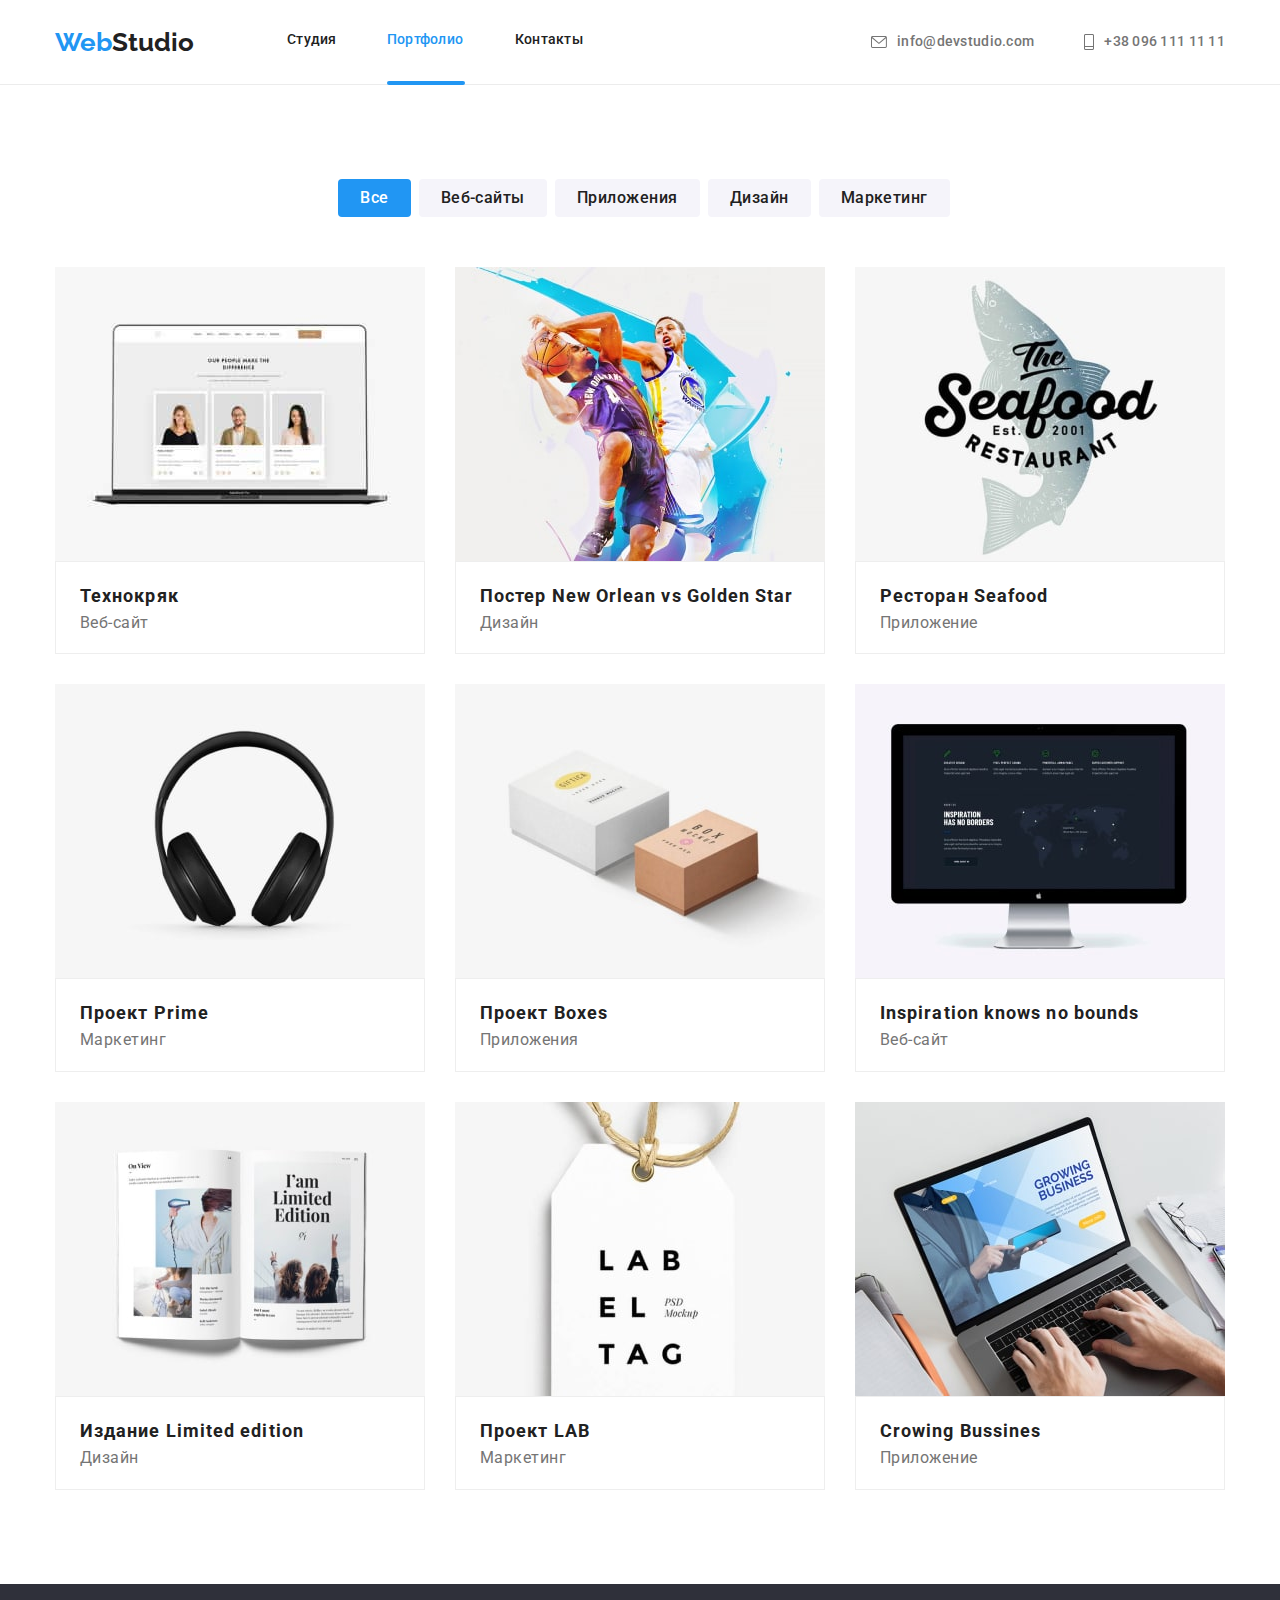
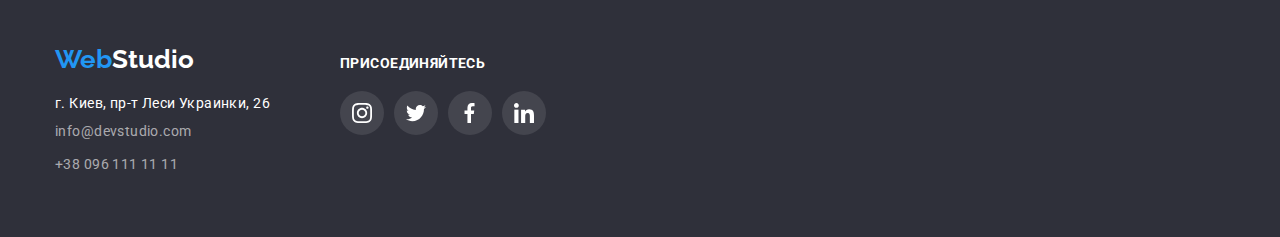
==== portfolio.html @ 3cc36cfb "Добавлены ссылки" ====
<!doctype html>

<html lang="en">
    <head>
        <meta charset="UTF-8">
        <meta http-equiv="X-UA-Compatible" content="IE=edge">
     
        <meta name="viewport" content="width=device-width, initial-scale=1.0">
        <link rel="preconnect" href="https://fonts.googleapis.com">
    <link rel="preconnect" href="https://fonts.gstatic.com" crossorigin>
    <link href="https://fonts.googleapis.com/css2?family=Raleway:wght@700&family=Roboto:wght@400;500;700;900&display=swap" rel="stylesheet">
    <link
    rel="stylesheet"
    href="https://cdnjs.cloudflare.com/ajax/libs/modern-normalize/1.1.0/modern-normalize.min.css"
  />
    <link rel="stylesheet" href="css/style.css">
        <title>Portfolio</title>
    </head>

    

    <body>
            <!-- Hesder -->
            <header class="header">
                <div class="container contacts-header" >
                <nav class="main-nav">
                   
                    <a class="web-studio" href="https://www.coherence.digital/"><span class="web">Web</span>Studio</a>
                
                    <ul class="site-nav">
                        <li class="item"><a class="text-studio-page-second" href="https://den4icguti.github.io/-goit-markup-hw-05/index.html">Студия</a></li>
                        <li class="item"><a class="text-portfolio-page-second" href="">Портфолио</a></li>
                        <li class="item"><a class="contacts" href="#">Контакты</a></li>
                    </ul>
                   
                </nav>
                       <ul class="contacts-header ">
                            <li class="item"><a class="mail-header" href="mailto:info@devstudio">
                            <svg class="icon-right" width="16" height="12">
                                    <use href="./img/spraits.svg#icon-mail"></use>
                                 </svg>
                                 info@devstudio.com</a>
                            </li>
                            <li class="item"><a class="tel-header" href="tel:+380961111111">
                                <svg  class="icon-right" width="10" height="16">
                                    <use href="./img/spraits.svg#smart"></use>
                                 </svg>
                                
                                +38 096 111 11 11</a></li>
                        </ul>
                 </div>
                      
            </header><!-- /Header -->
       
      
        <!-- Possibilities -->
        <main>
            <section class="section btn-section">
                <div class="container">
                    <h2 class="visually-hidden">Возможности</h2>

                
                    <ul class="buttons-group  btn-item">
                        <li class="btn-item">
                          <button class="btn-all"  type="button">Все</button>
                        </li>
                        <li class="btn-item">
                         <button  class="buttons"  type="button">Веб-сайты</button>
                        </li>
                        <li class="btn-item">
                         <button   class="buttons" type="button">Приложения</button>
                        </li>
                        <li class="btn-item">
                         <button  class="buttons" type="button">Дизайн</button>
                        </li>
                        <li class="btn-item">
                         <button  class="buttons" type="button">Маркетинг</button>
                        </li>
                    </ul>
               
               
             <!-- /Possibilities -->
    
           
             <!-- Presentation -->
             <ul class="presentation">
                    <li class="presintation-item"> 
                    <a class="link-presentation" href="#">   
                       <img class="cards-portfolio" src="img/img-1.jpg"  width="370" alt="Technokryak" title="Technokryak">
                       <div class="inner-text-present">
                         <h3 class="text-heading-present">Технокряк</h3>
                        <p class="discription-text-present">
                            Веб-сайт
                        </p>
                       </div>
                       
                    </a>
                    </li>

                    <li  class="presintation-item">
                    <a class="link-presentation" href="#">
                        <img class="cards-portfolio" src="img/img-2.jpg"  width="370" height="294" alt="Poster New Orlean vs Golden Star" title="Poster New Orlean vs Golden Star">
                        <div class="inner-text-present">
                            <h3 class="text-heading-present">Постер New Orlean vs Golden Star</h3>
                            <p class="discription-text-present">
                               Дизайн
                            </p>
                        </div>
                      
                    </a>
                    </li>

                    <li  class="presintation-item">
                    <a class="link-presentation" href="">
                        <img class="cards-portfolio" src="img/img-3.jpg"  width="370" height="294" alt="Restaurant Seafood" title="Restaurant Seafood">
                        <div class="inner-text-present">
                            <h3 class="text-heading-present">Ресторан Seafood</h3>
                            <p class="discription-text-present">
                                Приложение
                            </p>
                        </div>
                     
                    </a>
                        
                    </li>

                    <li  class="presintation-item">
                        <a class="link-presentation" href="">
                            <img class="cards-portfolio"  src="img/img-4.jpg"  width="370" height="294" alt="Project Prime" title="Project Prime">
                              <div class="inner-text-present">
                                    <h3 class="text-heading-present">Проект Prime</h3>
                                    <p class="discription-text-present">
                                        Маркетинг
                                    </p>
                                </div>
                              

                           
                        </a>
                       
                    </li>

                    <li  class="presintation-item">
                        <a class="link-presentation" href="">
                            <img class="cards-portfolio" src="img/img-5.jpg"  width="370" height="294" alt="Project Boxes" title="Project Boxes">
                            <div class="inner-text-present">
                                <h3 class="text-heading-present">Проект Boxes</h3>
                                <p  class="discription-text-present">
                                    Приложения
                                </p>
                                
                            </div>
                           
                        </a>
                      
                    </li>

                    <li  class="presintation-item">
                        <a class="link-presentation" href="">
                            <img class="cards-portfolio" src="img/img-6.jpg" width="370" height="294" alt="Inspiration knows no bounds" title="Inspiration knows no bounds">
                            <div class="inner-text-present">
                                <h3 class="text-heading-present" >Inspiration knows no bounds</h3>
                                <p class="discription-text-present">
                                    Веб-сайт
                                </p>
                            </div>
                          
                        </a>
                       
                    </li>

                    <li  class="presintation-item">
                        <a class="link-presentation" href="">
                            <img class="cards-portfolio" src="img/img-7.jpg" width="370" height="294" alt="Edition Limited edition" title="Edition Limited edition">
                            <div class="inner-text-present">
                                <h3 class="text-heading-present">Издание Limited edition</h3>
                                <p class="discription-text-present">
                                    Дизайн
                                </p>
                            </div>
                          
                        </a>
                      
                    </li>
                    <li  class="presintation-item">
                    <a class="link-presentation" href="">
                            <img class="cards-portfolio" src="img/img-8.jpg"  width="370" height="294" alt="Project LAB" title="Project LAB">
                            <div class="inner-text-present">
                                <h3 class="text-heading-present">Проект LAB</h3>
                                <p class="discription-text-present">
                                    Маркетинг
                               </p>
                            </div>
                       
                    </a>
                        
                    </li>
                    <li  class="presintation-item">
                        <a class="link-presentation" href="">
                            <img class="cards-portfolio" src="img/img-9.jpg" width="370" height="294" alt="Crowing Bussines" title="Crowing Bussines">
                            <div class="inner-text-present">
                                <h3 class="text-heading-present">Crowing Bussines</h3>
                                <p class="discription-text-present">
                                    Приложение
                                </p>
                            </div>
                           
                        </a>
                      
                    </li>
                 </ul>

              </div>
               
        
               </section><!-- /Presentation -->
            </main>
                <!-- footer -->
                <footer class="footer section-footer">
                    <div class="container">
                        <div class="main-footer">
                            <div class="inner-adress">
                                <a  class="web-studio-footer" href="https://www.coherence.digital/"><span class="web">Web</span>Studio</a>
                      
                                <address class="address">
                                   <a class="inner-address" href="https://goo.gl/maps/U2Tdcyb7d477dYDr9"> г. Киев, пр-т Леси Украинки, 26</a>
                                      
                                  <a class="mail-footer" href="mailto:info@devstudio.com">info@devstudio.com</a>
                                 
                                  <a class="tel-footer" href="tel:+380961111111">+38 096 111 11 11</a>
                               </address>

                            </div>
                            <div class="inner-icons">
                                <h3 class="title-icons">
                                    ПРИСОЕДИНЯЙТЕСЬ
                                </h3>
                                <ul class="inner-footer-social" >
                                     <li class="item-footer-social"><a class="footer-social" href="">
                                        <svg class="icon-social"  width="20" height="20">
                                            <use href="./img/spraits.svg#instagram"></use>
                                        </svg>
                                        </a>
                                    </li>
                                
                            <li class="item-footer-social"><a class="footer-social" href="">
                                            <svg  class="icon-social"   width="20" height="20">
                                                <use href="./img/spraits.svg#twitter"></use>
                                            </svg>
                                            </a>   
                                        </li>
                                
                            <li class="item-footer-social"><a class="footer-social" href="">
                                        <svg class="icon-social"  width="20" height="20">
                                            <use href="./img/symbol-defs.svg#facebook"></use>
                                        </svg>
                                    </a>
                                </li>
                            
                            <li class="item-footer-social"><a class="footer-social" href="">
                                <svg class="icon-social"  width="20" height="20">
                                    <use href="./img/spraits.svg#linkedin"></use>
                                </svg>
                              </a>
                             </li>
                        </ul>
                    </div>
                        </div>
                       

                   </div>
                        
                     
        </footer> <!-- /footer -->
    </body>
</html>
---- css/style.css ----
body{

    font-family:  'Roboto',sans-serif;
   
    background-color:#fff;
}
h1,
h2,
h3,
p,
ul{
    margin: 0;
    padding: 0;
   
}

:root{
    --black: #212121;
    --white:#FFFFFF;
    --grey: #757575;
    --blue:#2196F3;
    --black-grey: #2F303A;

    --presentation-set: 30px;
}

li{
    list-style-type: none;
    padding: 0;
    margin: 0;
    
}
img{
   display: block;
}
.section-footer{
    padding-top: 60px;
    padding-bottom: 60px;
}
.section{
    padding-top: 94px;
    padding-bottom: 94px;
}

/* Header */



.container{
 width: 1200px;
 margin: 0 auto ;
 padding-left: 15px;
 padding-right: 15px;
 
 } 

 .header{
    border-bottom:  1px solid #ECECEC ;
 }
 
.web-studio{
   
    display: block;
    padding-top: 25px;
    padding-bottom: 24px;

    margin-right: 93px;
    font-family: 'Raleway',sans-serif;
    font-style: normal;
    font-weight: bold;
    font-size: 26px;
    line-height:1.19;
    color: var(--black);
    text-decoration: none;

   
  
}

.web{
    color: var(--blue);
}


  
 .site-nav{
     display: flex;
    
 }

 .main-nav{
    display: flex;
    align-items: center;
}

  
   /* очищает крайнюю геометрию */
  
   .item:last-child{
    margin-right: 0;
}

  
.text-studio{
    display: block;
    padding-top: 32px;
    padding-bottom: 32px;

   
    font-style: normal;
    font-weight: 500;
    font-size: 14px;
    line-height: 1.14;
    letter-spacing: 0.02em;
    color: var(--blue);
  
    text-decoration: none;
}



.text-studio::after
{
    content: '';

    position: absolute;
    
    display: block;

    top:76px;
    width: 48px;
    height: 4px;
    border-radius: 2px;
   background-color: var(--blue);
}







.text-portfolio{
    
    display: block;
    padding-top: 32px;
    padding-bottom: 32px;
   
    font-style: normal;
    font-weight: 500;
    font-size: 14px;
    line-height: 1.14;
    letter-spacing: 0.02em;
    color: var(--black);

    text-decoration: none;

   transition: 250ms  cubic-bezier(0.4, 0, 0.2, 1);
   

}

.text-portfolio:hover,
.text-portfolio:focus
{
    color: var(--blue);
}
.contacts{
    display: block;
    padding-top: 32px;
    padding-bottom: 32px;
 
    font-style: normal;
    font-weight: 500;
    font-size: 14px;
    line-height: 1.14;
    letter-spacing: 0.02em;
    color: var(--black);

    text-decoration: none;


    transition: 250ms cubic-bezier(0.4, 0, 0.2, 1);
}
   
   .contacts:hover,
   .contacts:focus
   {
    color: var(--blue);
   }
  /* contacts-header */
 


  .contacts-header{
      display: flex;
      align-items: center;
      margin-left:  auto;
  }

.tel-header{
    display: flex;
    align-items: center;
}






.item{
    margin-right: 50px;
}
  
   .icon-right {
    margin-right: 10px;
    fill: #757575;
    transition: 250ms cubic-bezier(0.4, 0, 0.2, 1);
   }



   .mail-header{
       display: flex;
       align-items: center;
   }



   .mail-header:hover .icon-right,
   .mail-header:focus  .icon-right
   {
    fill: var(--blue);
   }
   .mail-header:hover,
   .mail-header:focus
   {
    color: var(--blue);
   }

  

 .mail-header{
    
    font-style: normal;
    font-weight: 500;
    font-size: 14px;
    line-height: 1.14;
    letter-spacing: 0.02em;
    
    text-decoration: none;

    color:var(--grey);


    transition: 250ms cubic-bezier(0.4, 0, 0.2, 1);

   
    
}
    


   .tel-header{
        
        font-style: normal;
        font-weight: 500;
        font-size: 14px;
        line-height: 1.14;
        letter-spacing: 0.02em;
    
        text-decoration: none;
    
         color: var(--grey);

         transition: 250ms cubic-bezier(0.4, 0, 0.2, 1);
         
    }
    
    
    .tel-header:hover .icon-right,
    .tel-header:focus .icon-right
    {
      fill: var(--blue);
    }
    

   .tel-header:hover, 
   .tel-header:focus
   {
    color: var(--blue)  ;
   }

/* Page-1/index.html */

/* banner */
.banner{

padding-top: 200px;
padding-bottom: 200px;

background-image: linear-gradient(rgba(47, 48, 58, 0.4),rgba(47, 48, 58, 0.4)),
     url(../img/baground-hero/hero.jpg);
     
     background-position: center;
     background-repeat: no-repeat;
     background-size: cover;

     max-width: 100%;
    
    }

 .banner__text{
    
    font-size: 44px;
    font-weight: 900;
    line-height:1.36;
    text-align: center;
    text-transform: uppercase;
    
    color: var(--white);

}





.btn-text-banner{

 font-size: 16px;
  line-height: 1.87;
 
  cursor: pointer;
  color: var(--white);
  background: #2196F3;
  display: block;
  margin: auto;
  margin-top: 30px;
  /* text */
  padding: 10px 32px;

  /* btn */
   border-color: transparent;
   border-radius: 3px;

  
}

.btn-text-banner:hover, .btn-text-banner:focus
{
    background: #188CE8;
    color: var(--white);
    
}

.backdrop.is-hidden{
    visibility: hidden;
    opacity: 0;
    pointer-events: none;
   
}

.backdrop{
position: absolute;
    left: 50%;
    transform: translate(-50%, -50%);
  
    width: 528px;
    height: 580px;
 
background-color: var(--white);

 transition: 250ms;
 box-shadow: 0px 1px 3px rgba(0, 0, 0, 0.12), 0px 1px 1px rgba(0, 0, 0, 0.14), 0px 2px 1px rgba(0, 0, 0, 0.2);

 border-radius: 4px;
 z-index: 1;
}



.close{
    position: relative;
   
}

/* /banner */

/* feature */


.icon-features{
   width: 270px;
   height: 120px;
   margin-right: 30px;
   display: flex;
   align-items: center;
   justify-content: center;
   background-color:#F5F4FA;
   border-radius: 4px;
   margin-bottom: 30px;
   
 }


.features{
    display: flex;
}

.description-item{
    margin-right: 30px;
    width: 270px;
   
}

.description-item:last-child{
    margin-right: 0;
    
}

.inner-content{
    background:  #F5F4FA;
}

.text-features{
   
    font-style: normal;
    font-weight: bold;
    font-size: 14px;
    line-height: 1.14;
    letter-spacing: 0.03em;
    text-transform: uppercase;
    color: var(--black);

   }

.description{
    font-style: normal;
    font-size: 14px;
    line-height: 1.7;

    letter-spacing: 0.03em;

    color: var(--grey);

    margin-top: 10px;
}




.technology{
    margin-bottom: 50px;
    font-style: normal;
    font-weight: bold;
    font-size: 36px;
    line-height: 1.16;
    text-align: center;
    
    letter-spacing: 0.03em;

    color: var(--black);
}

.section.section-inner{
    padding-top: 0px;
}


.technology-inner{
    display: flex;
   
   

}

.item-technology{

  margin-right: 30px;
  
 }
 


 .item-technology:not(:last-child){
   
    margin-right: 0px;
 

}


.inner-technology{
    position: relative;
}

.inner-text{
position: absolute;

bottom: 0px;

width: 370px;
height: 70px;

background: rgba(47, 48, 58, 0.8);


font-weight: bold;
font-size: 14px;
line-height: 1.14;
text-align: center;
letter-spacing: 0.03em;
text-transform: uppercase;
display: flex;
align-items: center;
justify-content: center;
color: var(--white);
}





/* /feature */



.inner-team{
    display: flex;
    
}

.inner-team .team{
    margin-right: 30px;
    background-color: #ffff;
    border-radius: 5px;
    box-shadow: 0px 1px 3px rgba(0, 0, 0, 0.12), 0px 1px 1px rgba(0, 0, 0, 0.14), 0px 2px 1px rgba(0, 0, 0, 0.2);
    border-radius: 0px 0px 4px 4px;
}


.team:last-child{
    margin-right: 0px;
   
}


.team-card{
    display: block;

    
}

.our-team{
   
  margin-bottom: 50px;
   font-style: normal;
    font-weight: bold;
    font-size: 36px;
    line-height: 1.16;
    text-align: center;

   
}


.name-developer{

  margin-bottom: 10px;
  
   width: 270px;
   
   font-style: normal;
    font-weight: 500;
    font-size: 16px;
    line-height: 1.3;
    text-align: center;
    letter-spacing: 0.03em;

    color: var(--black);
   
}

.item-work{
    padding-top: 30px;
    padding-bottom: 30px;
    
}

.position{
    
  font-style: normal;
    font-weight: normal;
    font-size: 16px;
    line-height: 1.3;
    text-align: center;
    letter-spacing: 0.03em;

     color: var(--grey);

     margin-bottom: 16px;
}


.social-set{
    display: flex;
    justify-content: center;
}

.item-socials{
    fill:#AFB1B8;
}

.item-social{
    margin-right: 10px;
    width: 44px;
    height: 44px;

}

.item-social:last-child{
    margin-right: 0;
}


.social-link{
    width: 100%;
    height: 100%;
    display: flex;
    align-items: center;
    justify-content: center;
    border-radius: 50%;
    background-color:#ffffff;
    transition: 250ms cubic-bezier(0.4, 0, 0.2, 1);
}


.social-link:hover,
.social-link:focus
{
    background-color: var(--blue);
   
}

.social-link:hover .item-socials,
.social-link:focus .item-socials
{
 
  fill:var(--white);
  
}



/* Claients
============= */
.clients{
    display: flex;
   
}



.item-clients{
    margin-right: 30px;
    width: 170px;
    height: 92px;
   
   
}
.link-company{
    display: block;
    width: 100%;
    height: 100%;
    display: flex;
    align-items: center;
    justify-content: center;
    border: solid 1px #AFB1B8;
    border-radius: 4px;
    cursor: pointer;

   
}



.icon-company{
    fill:  #AFB1B8;  
    transition: 250ms cubic-bezier(0.4, 0, 0.2, 1);  
   }

   

   .link-company:hover,
   .link-company:focus
   {
       border: solid 1px #2196F3;
   }
  
   .link-company:hover,
   .link-company:focus
   {
       fill: border solid 1px #2196F3;
   }


   .link-company:hover .icon-company,
   .link-company:focus .icon-company
   {
       fill:#2196F3
   }
  
.item-clients:last-child{
    margin-right: 0px;
}








/* /Team Work */
/* page-1/index.html */

.footer{
  background: var( --black-grey);
}

.web-studio-footer{
    font-family: 'Raleway',sans-serif;
    font-style: normal;
    font-weight: bold;
    font-size: 26px;
    line-height:1.19;
   
    color: var(--white);
    text-decoration: none;
    
    display: block;

    padding-bottom: 20px;
  
}



.address{

    font-style: normal;
    font-weight: normal;
    font-size: 14px;
    line-height: 1.16;
    letter-spacing: 0.03em;

    text-decoration: none;

    color: var(--white);
  
}




.inner-address{
    
    font-style: normal;
    font-weight: normal;
    font-size: 14px;
    line-height: 1.16;
    letter-spacing: 0.03em;

    text-decoration: none;

    color: var(--white);
}
.mail-footer{
     display: block;

    margin-top: 9px;

   text-decoration: none;
    font-size: 14px;
    line-height: 1.71;
    letter-spacing: 0.03em;
    color: rgba(255, 255, 255, 0.6);

}

.mail-footer:hover
.mail-footer:focus
{
  color: var(--white);
}


.tel-footer{
    display: block;
    margin-top: 9px;
    
   font-style: normal;
   font-weight: normal;
   font-size: 14px;
   line-height:1.71;
   text-decoration: none;
   letter-spacing: 0.03em;
    color: rgba(255, 255, 255, 0.6);

}

.tel-footer:hover
.tel-footer:focus
{

    color: var(--white);
}

.title-icons{
font-weight: bold;
font-size: 14px;
line-height: 16px;
letter-spacing: 0.03em;
text-transform: uppercase;
color: #FFFFFF;

margin-bottom: 20px;


}


.inner-icons{
    margin-left: 70px;
}

.inner-footer-social{
    display: flex;
  
}




.main-footer{
    display: flex;
    align-items: baseline;
    
}



.icon-social{
    fill: #ffff;
   
}

.item-footer-social{
    margin-right: 10px;
    width: 44px;
    height: 44px;
   
}

.footer-social{
    width: 100%;
    height: 100%;
    display: flex;
    align-items: center;
    justify-content: center;
    border-radius: 50%;
    background-color: rgba(255, 255, 255, 0.1);
    transition: 250ms cubic-bezier(.17,.67,.83,.67);


}

.footer-social:hover,
.footer-social:focus
{
    background-color: var(--blue);
}

.item-footer-social:last-child{
    margin-right: 0;
}





/* Page-2 /Portfolio.html */


.text-portfolio-page-second{
    display: block;
    padding-top: 32px;
    padding-bottom: 32px;
   
   
    font-style: normal;
    font-weight: 500;
    font-size: 14px;
    line-height: 1.14;
    letter-spacing: 0.02em;
    color: var(--blue);
    text-decoration: none;
}

.text-portfolio-page-second::after{
    content: '';
    position: relative;
    display: block;
    top:  33px;
    width: 78px;
    height: 4px;
    border-radius: 2px;
    background-color: var(--blue);
}




.text-studio-page-second{
    display: block;
    padding-top: 32px;
    padding-bottom: 32px;

   
    font-style: normal;
    font-weight: 500;
    font-size: 14px;
    line-height: 1.14;
    letter-spacing: 0.02em;
    color: var(--black);
  
    text-decoration: none;
}


.text-studio-page-second:hover,
.text-studio-page-second:focus
{
    color: var(--blue);
}

/* Buttons
========= */
.buttons-group{
 display: flex;
 
 margin-bottom: 50px;
 
}


.section .btn-section{
    padding-top: 94px;
    padding-bottom: 0px;
}

 .btn-item{

 margin-left:8px;
 justify-content: center;

}



.btn-item:last-child{
    margin-left: 8px;
}

 .btn-item:first-child{
     margin-left: 0px;
 }

 
.btn-all{
    background: var(--blue);
    border-radius: 4px;
    padding: 6px 22px;
    border: transparent;
/* Text */

font-style: normal;
font-weight: 500;
font-size: 16px;
line-height: 1.6;
text-align: center;
letter-spacing: 0.03em;
color: var(--white);
}

.btn-all:hover,
.btn-all:focus{
    box-shadow: 0px 3px 1px rgba(0, 0, 0, 0.1), 0px 1px 2px rgba(0, 0, 0, 0.08), 0px 2px 2px rgba(0, 0, 0, 0.12);
    border-radius: 4px;
    
}


.visually-hidden {
    position: absolute;
    width: 1px;
    height: 1px;
    margin: -1px;
    padding: 0;
    overflow: hidden;
    border: 0;
    clip: rect(0 0 0 0)
  }

.buttons{
    background:  #F5F4FA;
    border-radius: 4px;
    cursor: pointer;
    padding: 6px 22px;

    border: transparent;

    color: var(--black); transition: 250ms cubic-bezier(0.4, 0, 0.2, 1);


    /* Text */

    
    font-style: normal;
    font-weight: 500;
    font-size: 16px;
    line-height: 1.6;

    letter-spacing: 0.03em;

   
}

.buttons:hover,
.buttons:focus
{
color: var(--white);
background: var(--blue);
box-shadow: 0px 3px 1px rgba(0, 0, 0, 0.1), 0px 1px 2px rgba(0, 0, 0, 0.08), 0px 2px 2px rgba(0, 0, 0, 0.12);

}

/* Presentation/ Portfolio 
================= */
.presentation{
  
display: flex;
flex-wrap: wrap;


margin-left: calc(-1 * var(--presentation-set));
margin-top: calc(-1 * var(--presentation-set));




/* padding-bottom: 94px; */
}

.presintation-item{
   
   flex-basis: calc(100% /  var(--presentation-set) );

   margin-left: var(--presentation-set);
   margin-top:   var(--presentation-set);
 

  
}
 .inner-text-present{
     padding-top: 20px;
    padding-bottom: 20px;
    padding-left: 24px;
    padding-right: 24px;

    
    border: 1px solid #EEEEEE; 

    border-top: 1px solid  #EEEEEE;
    
}


.text-heading-present{
 
    font-style: normal;
    font-weight: bold;
    font-size: 18px;
    line-height: 1.5;
    letter-spacing: 0.06em;
     
     color: var(--black);
}

    .cards-portfolio{
        display: block;
}


.discription-text-present{


   font-style: normal;
    font-size: 16px;
    line-height: 1.3;
    letter-spacing: 0.03em;
    
    color: var(--grey);

     margin-top: 4px; 

}

.link-presentation{
   text-decoration: none;
   width: 370px;
   display: block;
  
}
.link-presentation:hover{
    box-shadow: 0px 1px 1px rgba(0, 0, 0, 0.12), 0px 4px 4px rgba(0, 0, 0, 0.06), 1px 4px 6px rgba(0, 0, 0, 0.16);
   }
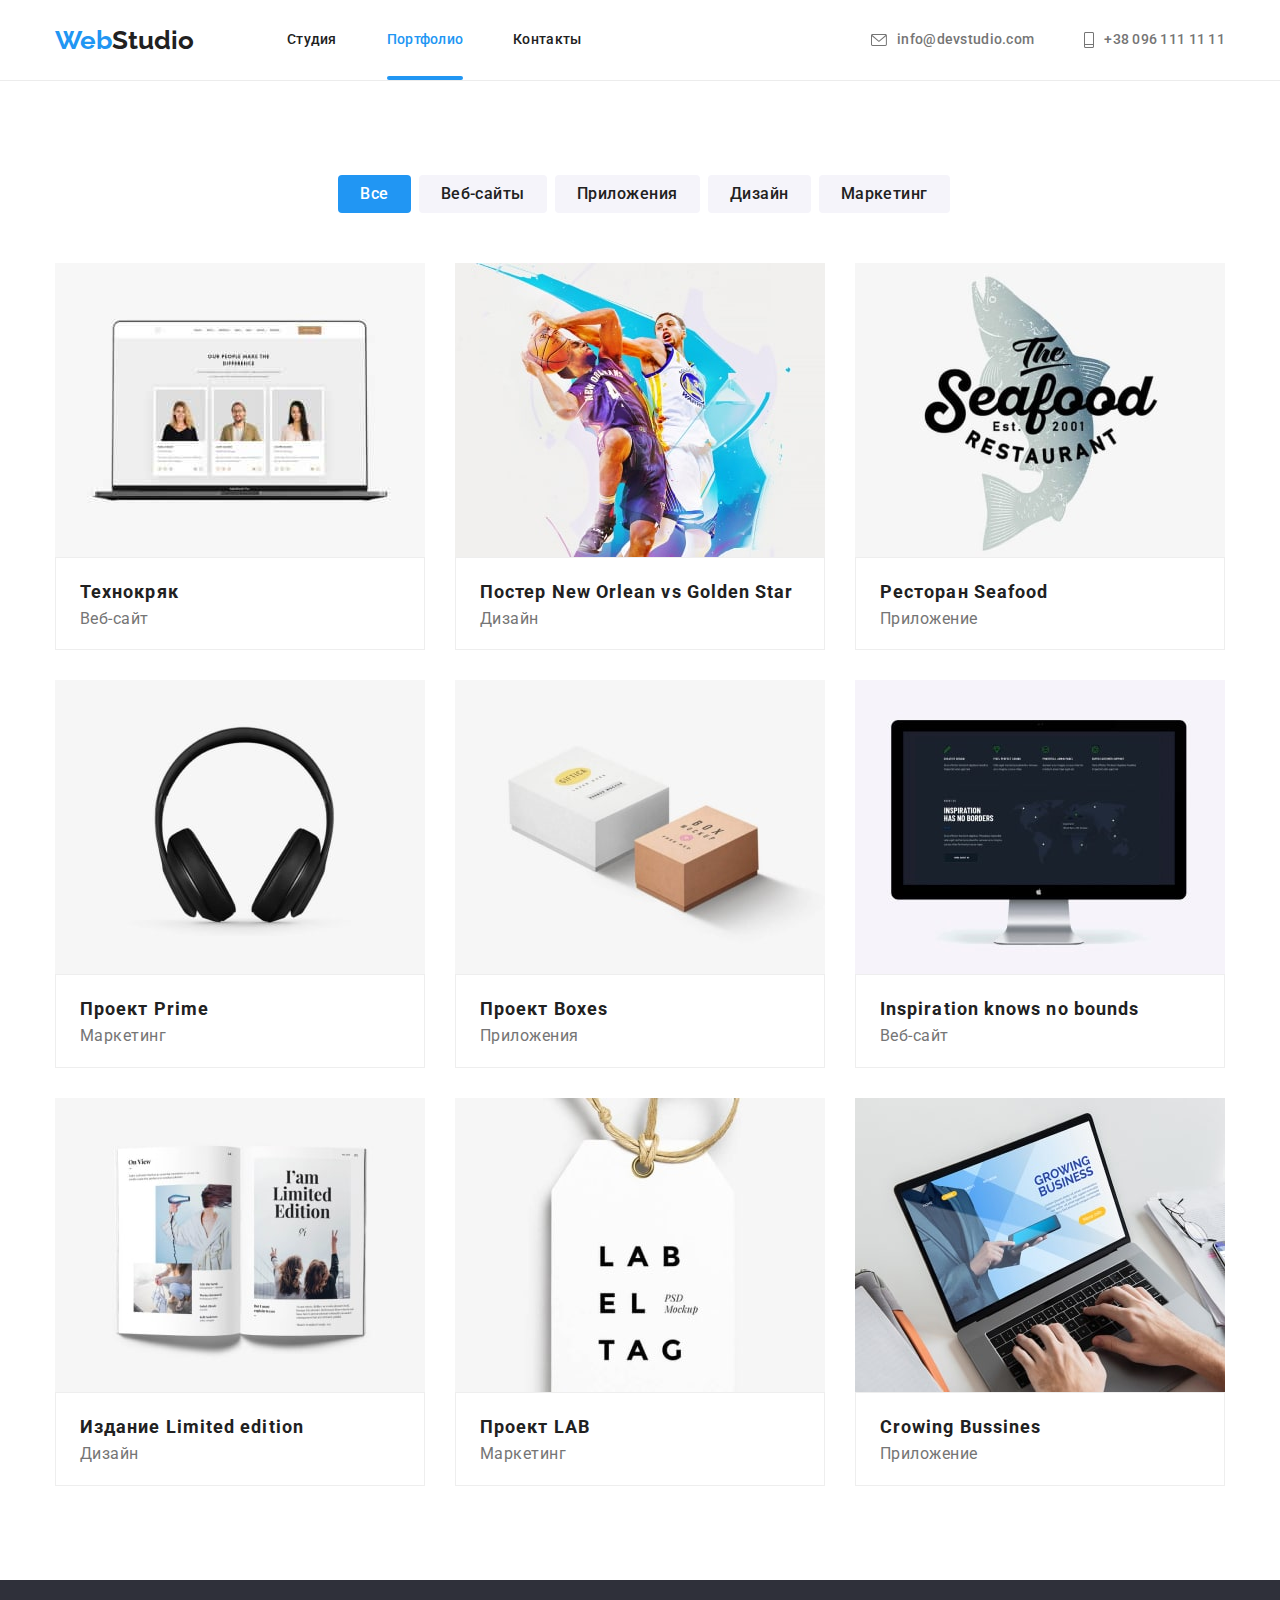
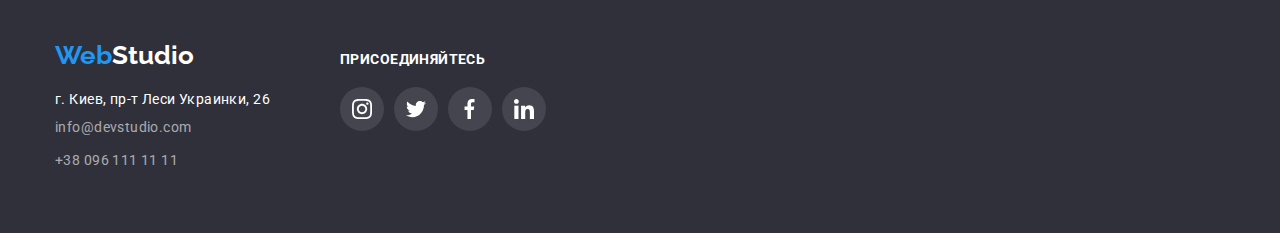
==== commit 7094c526: "Добавлены правки" ====
--- a/portfolio.html
+++ b/portfolio.html
@@ -56,7 +56,7 @@
         <!-- Possibilities -->
         <main>
             <section class="section btn-section">
-                <div class="container">
+        <div class="container">
                     <h2 class="visually-hidden">Возможности</h2>
 
                 
@@ -85,21 +85,31 @@
              <!-- Presentation -->
              <ul class="presentation">
                     <li class="presintation-item"> 
-                    <a class="link-presentation" href="#">   
-                       <img class="cards-portfolio" src="img/img-1.jpg"  width="370" alt="Technokryak" title="Technokryak">
+                        <a class="link-presentation" href="#"> 
+                        <div class="overlay">
+                            <img class="cards-portfolio" src="img/img-1.jpg"  width="370" alt="Technokryak" title="Technokryak">
+                            <p class="top-text">
+                            Технокряк это современная площадка распространения коронавируса. Компании используют эту платформу для цифрового шпионажа и атак на защищённые сервера конкурентов.
+                            </p>
+                        </div>
+                      
                        <div class="inner-text-present">
                          <h3 class="text-heading-present">Технокряк</h3>
                         <p class="discription-text-present">
                             Веб-сайт
                         </p>
                        </div>
-                       
                     </a>
                     </li>
 
                     <li  class="presintation-item">
                     <a class="link-presentation" href="#">
+                        <div class="overlay">
                         <img class="cards-portfolio" src="img/img-2.jpg"  width="370" height="294" alt="Poster New Orlean vs Golden Star" title="Poster New Orlean vs Golden Star">
+                        <p class="top-text">
+                            Технокряк это современная площадка распространения коронавируса. Компании используют эту платформу для цифрового шпионажа и атак на защищённые сервера конкурентов.
+                            </p>
+                        </div>
                         <div class="inner-text-present">
                             <h3 class="text-heading-present">Постер New Orlean vs Golden Star</h3>
                             <p class="discription-text-present">
@@ -112,7 +122,12 @@
 
                     <li  class="presintation-item">
                     <a class="link-presentation" href="">
+                        <div class="overlay">
                         <img class="cards-portfolio" src="img/img-3.jpg"  width="370" height="294" alt="Restaurant Seafood" title="Restaurant Seafood">
+                        <p class="top-text">
+                            Технокряк это современная площадка распространения коронавируса. Компании используют эту платформу для цифрового шпионажа и атак на защищённые сервера конкурентов.
+                            </p>
+                            </div>
                         <div class="inner-text-present">
                             <h3 class="text-heading-present">Ресторан Seafood</h3>
                             <p class="discription-text-present">
@@ -121,35 +136,41 @@
                         </div>
                      
                     </a>
-                        
-                    </li>
-
-                    <li  class="presintation-item">
-                        <a class="link-presentation" href="">
-                            <img class="cards-portfolio"  src="img/img-4.jpg"  width="370" height="294" alt="Project Prime" title="Project Prime">
+                 
+                </li>
+                      <li  class="presintation-item">
+                        <a class="link-presentation" href="">
+                            <div class="overlay">
+                                <img class="cards-portfolio"  src="img/img-4.jpg"  width="370" height="294" alt="Project Prime" title="Project Prime">
+                            <p class="top-text">
+                                Технокряк это современная площадка распространения коронавируса. Компании используют эту платформу для цифрового шпионажа и атак на защищённые сервера конкурентов.
+                                </p>
+                            </div>
+                            
                               <div class="inner-text-present">
                                     <h3 class="text-heading-present">Проект Prime</h3>
                                     <p class="discription-text-present">
                                         Маркетинг
                                     </p>
                                 </div>
-                              
-
+                            </a>
+                       </li>
+
+                    <li  class="presintation-item">
+                        <a class="link-presentation" href="">
+                            <div class="overlay">
+                                <img class="cards-portfolio" src="img/img-5.jpg"  width="370" height="294" alt="Project Boxes" title="Project Boxes">
+                                <p class="top-text">
+                                    Технокряк это современная площадка распространения коронавируса. Компании используют эту платформу для цифрового шпионажа и атак на защищённые сервера конкурентов.
+                                    </p>
+                            </div>
                            
-                        </a>
-                       
-                    </li>
-
-                    <li  class="presintation-item">
-                        <a class="link-presentation" href="">
-                            <img class="cards-portfolio" src="img/img-5.jpg"  width="370" height="294" alt="Project Boxes" title="Project Boxes">
                             <div class="inner-text-present">
                                 <h3 class="text-heading-present">Проект Boxes</h3>
                                 <p  class="discription-text-present">
                                     Приложения
                                 </p>
-                                
-                            </div>
+                          </div>
                            
                         </a>
                       
@@ -157,7 +178,13 @@
 
                     <li  class="presintation-item">
                         <a class="link-presentation" href="">
-                            <img class="cards-portfolio" src="img/img-6.jpg" width="370" height="294" alt="Inspiration knows no bounds" title="Inspiration knows no bounds">
+                            <div class="overlay"> 
+                                <img class="cards-portfolio" src="img/img-6.jpg" width="370" height="294" alt="Inspiration knows no bounds" title="Inspiration knows no bounds">
+                                <p class="top-text">
+                                    Технокряк это современная площадка распространения коронавируса. Компании используют эту платформу для цифрового шпионажа и атак на защищённые сервера конкурентов.
+                                    </p>
+                            </div>
+                          
                             <div class="inner-text-present">
                                 <h3 class="text-heading-present" >Inspiration knows no bounds</h3>
                                 <p class="discription-text-present">
@@ -171,7 +198,13 @@
 
                     <li  class="presintation-item">
                         <a class="link-presentation" href="">
-                            <img class="cards-portfolio" src="img/img-7.jpg" width="370" height="294" alt="Edition Limited edition" title="Edition Limited edition">
+                            <div class="overlay"> 
+                                <img class="cards-portfolio" src="img/img-7.jpg" width="370" height="294" alt="Edition Limited edition" title="Edition Limited edition">
+                                <p class="top-text">
+                                    Технокряк это современная площадка распространения коронавируса. Компании используют эту платформу для цифрового шпионажа и атак на защищённые сервера конкурентов.
+                                    </p>
+                            </div>
+                         
                             <div class="inner-text-present">
                                 <h3 class="text-heading-present">Издание Limited edition</h3>
                                 <p class="discription-text-present">
@@ -184,7 +217,13 @@
                     </li>
                     <li  class="presintation-item">
                     <a class="link-presentation" href="">
+                        <div class="overlay"> 
                             <img class="cards-portfolio" src="img/img-8.jpg"  width="370" height="294" alt="Project LAB" title="Project LAB">
+                            <p class="top-text">
+                                Технокряк это современная площадка распространения коронавируса. Компании используют эту платформу для цифрового шпионажа и атак на защищённые сервера конкурентов.
+                                </p>
+                        </div>
+                          
                             <div class="inner-text-present">
                                 <h3 class="text-heading-present">Проект LAB</h3>
                                 <p class="discription-text-present">
@@ -197,7 +236,13 @@
                     </li>
                     <li  class="presintation-item">
                         <a class="link-presentation" href="">
-                            <img class="cards-portfolio" src="img/img-9.jpg" width="370" height="294" alt="Crowing Bussines" title="Crowing Bussines">
+                            <div class="overlay"> 
+                                <img class="cards-portfolio" src="img/img-9.jpg" width="370" height="294" alt="Crowing Bussines" title="Crowing Bussines">
+                                <p class="top-text">
+                                    Технокряк это современная площадка распространения коронавируса. Компании используют эту платформу для цифрового шпионажа и атак на защищённые сервера конкурентов.
+                                    </p>
+                            </div>
+                         
                             <div class="inner-text-present">
                                 <h3 class="text-heading-present">Crowing Bussines</h3>
                                 <p class="discription-text-present">
@@ -207,10 +252,12 @@
                            
                         </a>
                       
-                    </li>
-                 </ul>
-
-              </div>
+                
+                    </li>
+                </ul>
+                </div>
+
+      
                
         
                </section><!-- /Presentation -->
--- a/css/style.css
+++ b/css/style.css
@@ -115,6 +115,7 @@
     color: var(--blue);
   
     text-decoration: none;
+    position: relative;
 }
 
 
@@ -127,8 +128,8 @@
     
     display: block;
 
-    top:76px;
-    width: 48px;
+    bottom: -1px;
+    width: 100%;
     height: 4px;
     border-radius: 2px;
    background-color: var(--blue);
@@ -305,8 +306,11 @@
      background-position: center;
      background-repeat: no-repeat;
      background-size: cover;
-
-     max-width: 100%;
+    display: block;
+     max-width: 1600px;
+    margin-right: auto;
+    margin-left:auto;
+    
     
     }
 
@@ -344,6 +348,8 @@
    border-color: transparent;
    border-radius: 3px;
 
+   transition: 250ms cubic-bezier(0.4, 0, 0.2, 1);
+
   
 }
 
@@ -354,36 +360,62 @@
     
 }
 
-.backdrop.is-hidden{
+
+.backdrop{
+    position: fixed;
+    width: 100vw;
+    height: 100vh;
+    
+    background-color: rgba(0, 0, 0, 0.2);
+    top: 0;
+
+    
+
+    transition: opacity 250ms linear, visibility 300ms;  
+    /* display: flex;
+    align-items: center;
+    justify-content: center; */
+}
+
+.window-form{
+    position: absolute;
+    width: 528px;
+    min-height: 581px;
+    background-color: #ffffff;
+    border-radius: 4px;
+    left: 50%;
+    top: 50%;
+    transform: translate(-50%, -50%);
+    box-shadow: 0px 1px 3px rgba(0, 0, 0, 0.12), 0px 1px 1px rgba(0, 0, 0, 0.14), 0px 2px 1px rgba(0, 0, 0, 0.2);
+    
+     padding: 30px;
+
+   
+}
+
+
+.inner-win{
+    width: 30px;
+    height: 30px;
+    border-radius: 50%;
+    border: solid 1px rgba(0, 0, 0, 0.1);
+    background-color:unset; 
+    top:8px;
+    right: 8px;
+    position: absolute;
+}
+
+
+.is-hidden.backdrop{
+    opacity: 0;
     visibility: hidden;
-    opacity: 0;
     pointer-events: none;
-   
-}
-
-.backdrop{
-position: absolute;
-    left: 50%;
-    transform: translate(-50%, -50%);
-  
-    width: 528px;
-    height: 580px;
- 
-background-color: var(--white);
-
- transition: 250ms;
- box-shadow: 0px 1px 3px rgba(0, 0, 0, 0.12), 0px 1px 1px rgba(0, 0, 0, 0.14), 0px 2px 1px rgba(0, 0, 0, 0.2);
-
- border-radius: 4px;
- z-index: 1;
-}
-
-
-
-.close{
-    position: relative;
-   
-}
+
+    
+}
+
+
+
 
 /* /banner */
 
@@ -483,7 +515,7 @@
  
 
 
- .item-technology:not(:last-child){
+ .item-technology:last-child{
    
     margin-right: 0px;
  
@@ -906,14 +938,16 @@
     letter-spacing: 0.02em;
     color: var(--blue);
     text-decoration: none;
+    
+    position: relative;
 }
 
 .text-portfolio-page-second::after{
     content: '';
-    position: relative;
-    display: block;
-    top:  33px;
-    width: 78px;
+    position:absolute;
+    display: block;
+    bottom:  0;
+    width: 100%;
     height: 4px;
     border-radius: 2px;
     background-color: var(--blue);
@@ -1063,6 +1097,42 @@
 /* padding-bottom: 94px; */
 }
 
+.overlay{
+    position: relative;
+    overflow: hidden;
+}
+
+.top-text{
+    position: absolute;
+    top: 0;
+    left:0;
+    height: 100%;
+    display: block;
+     padding-top: 63px;
+     padding-bottom: 63px;
+     padding-left: 24px;
+     padding-right: 24px;
+     background:  rgba(33, 150, 243, 0.9);
+    
+     overflow: auto;
+     transform: translateY(100%);
+
+     transition: transform 250ms linear;
+
+     font-weight: normal;
+     font-size: 18px;
+     line-height: calc(28 / 18);
+     letter-spacing: 0.03em;
+     color: var(--white);
+}
+
+.presintation-item:hover .top-text,
+.presintation-item:focus .top-text
+ {
+    transform: translateY(0%);
+}
+
+
 .presintation-item{
    
    flex-basis: calc(100% /  var(--presentation-set) );
@@ -1123,7 +1193,9 @@
    display: block;
   
 }
-.link-presentation:hover{
+.link-presentation:hover,
+.link-presentation:focus
+{
     box-shadow: 0px 1px 1px rgba(0, 0, 0, 0.12), 0px 4px 4px rgba(0, 0, 0, 0.06), 1px 4px 6px rgba(0, 0, 0, 0.16);
    }
    
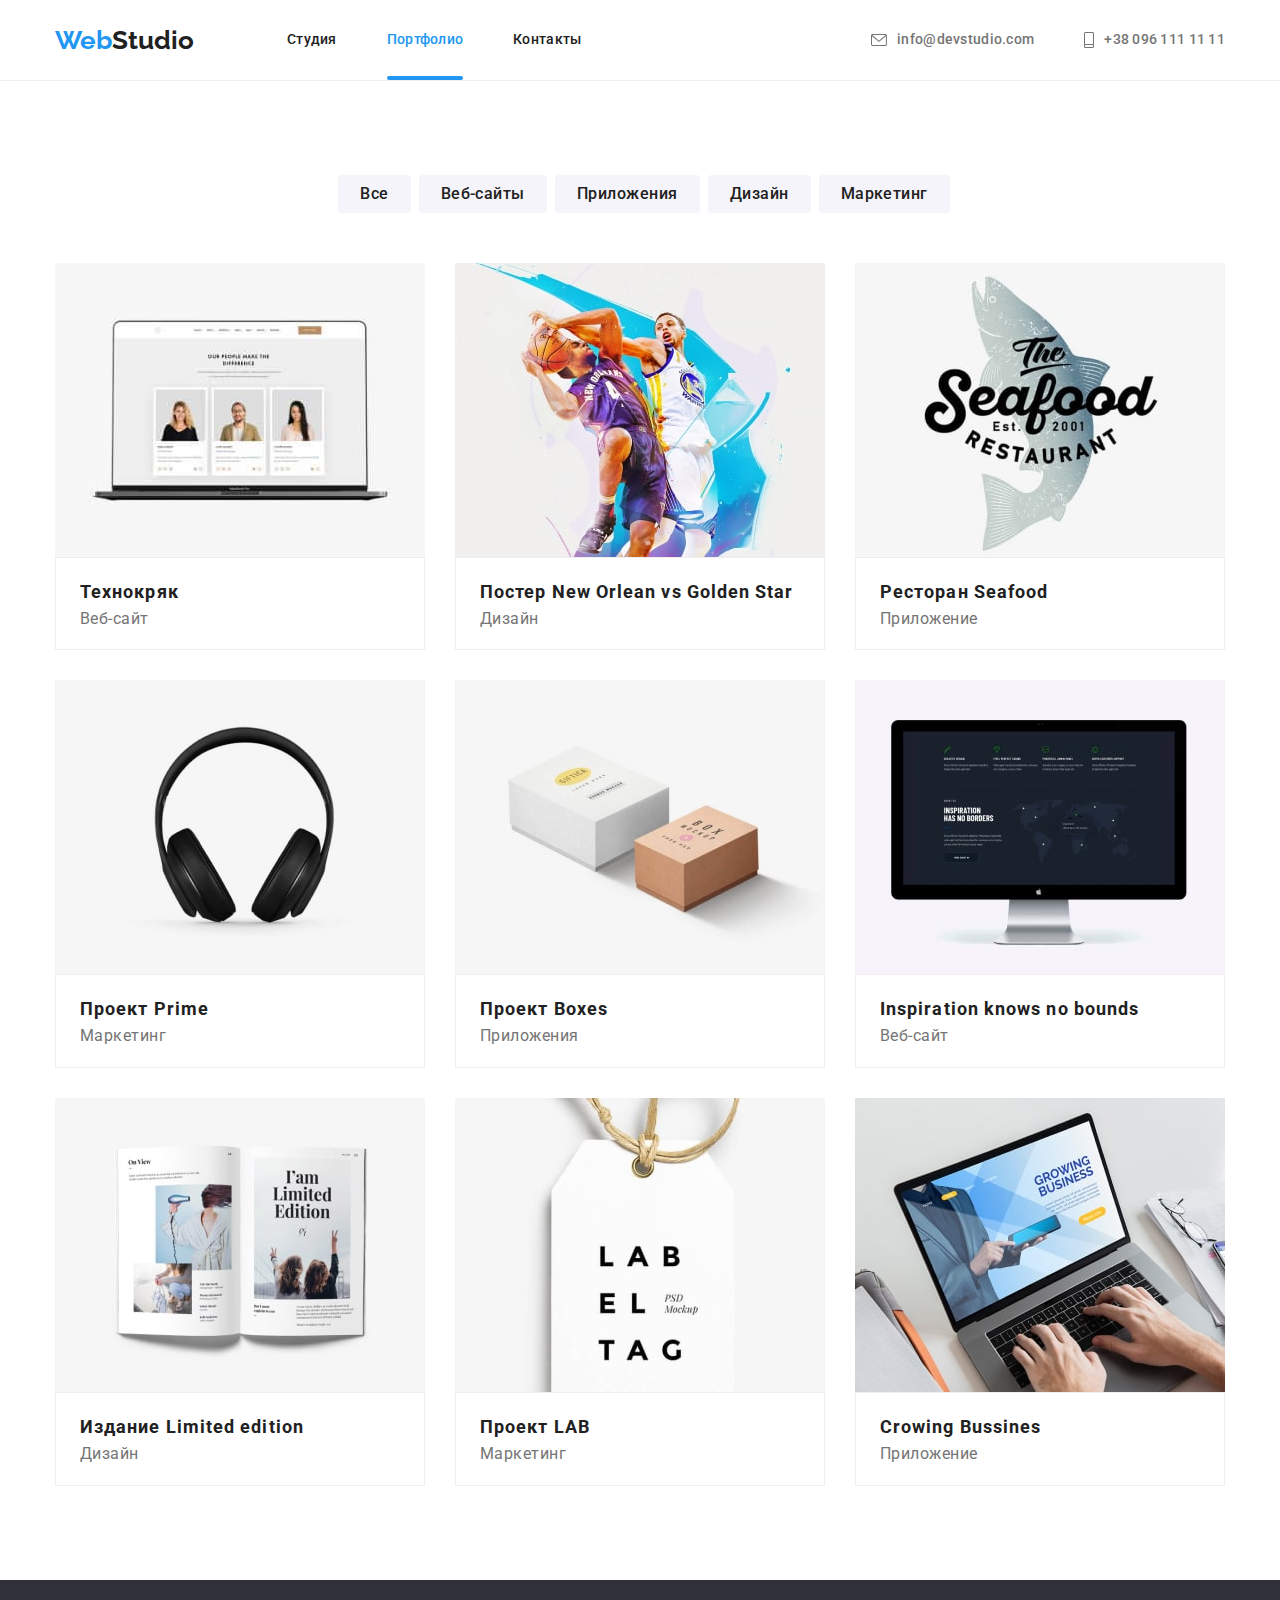
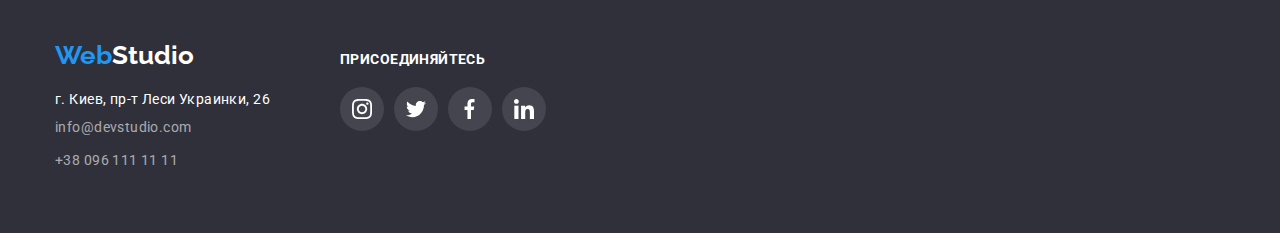
==== commit 93917260: "Добавлен фокус на карточки" ====
--- a/portfolio.html
+++ b/portfolio.html
@@ -21,7 +21,12 @@
 
     <body>
             <!-- Hesder -->
+        <section>
+            <h2 class="visually-hidden">
+                Example
+            </h2>
             <header class="header">
+           
                 <div class="container contacts-header" >
                 <nav class="main-nav">
                    
@@ -51,9 +56,11 @@
                  </div>
                       
             </header><!-- /Header -->
-       
+       </section>
       
         <!-- Possibilities -->
+       
+  
         <main>
             <section class="section btn-section">
         <div class="container">
@@ -62,7 +69,7 @@
                 
                     <ul class="buttons-group  btn-item">
                         <li class="btn-item">
-                          <button class="btn-all"  type="button">Все</button>
+                          <button class="buttons"  type="button">Все</button>
                         </li>
                         <li class="btn-item">
                          <button  class="buttons"  type="button">Веб-сайты</button>
@@ -255,13 +262,14 @@
                 
                     </li>
                 </ul>
-                </div>
-
-      
-               
-        
-               </section><!-- /Presentation -->
+            </div>
+            </section>
             </main>
+            
+           
+          
+<!-- /Presentation -->
+           
                 <!-- footer -->
                 <footer class="footer section-footer">
                     <div class="container">
@@ -312,10 +320,10 @@
                              </li>
                         </ul>
                     </div>
-                        </div>
+                 </div>
                        
 
-                   </div>
+            </div>
                         
                      
         </footer> <!-- /footer -->
--- a/css/style.css
+++ b/css/style.css
@@ -156,7 +156,7 @@
 
     text-decoration: none;
 
-   transition: 250ms  cubic-bezier(0.4, 0, 0.2, 1);
+   transition:  color 250ms cubic-bezier(0.4, 0, 0.2, 1);
    
 
 }
@@ -181,7 +181,7 @@
     text-decoration: none;
 
 
-    transition: 250ms cubic-bezier(0.4, 0, 0.2, 1);
+    transition: color 250ms cubic-bezier(0.4, 0, 0.2, 1);
 }
    
    .contacts:hover,
@@ -216,7 +216,7 @@
    .icon-right {
     margin-right: 10px;
     fill: #757575;
-    transition: 250ms cubic-bezier(0.4, 0, 0.2, 1);
+    transition: fill 250ms cubic-bezier(0.4, 0, 0.2, 1);
    }
 
 
@@ -254,7 +254,7 @@
     color:var(--grey);
 
 
-    transition: 250ms cubic-bezier(0.4, 0, 0.2, 1);
+    transition: color 250ms cubic-bezier(0.4, 0, 0.2, 1);
 
    
     
@@ -274,7 +274,8 @@
     
          color: var(--grey);
 
-         transition: 250ms cubic-bezier(0.4, 0, 0.2, 1);
+         
+         transition:  color 250ms cubic-bezier(0.4, 0, 0.2, 1);
          
     }
     
@@ -348,7 +349,7 @@
    border-color: transparent;
    border-radius: 3px;
 
-   transition: 250ms cubic-bezier(0.4, 0, 0.2, 1);
+   transition:  background-color 250ms cubic-bezier(0.4, 0, 0.2, 1);
 
   
 }
@@ -642,6 +643,7 @@
 
 .item-socials{
     fill:#AFB1B8;
+    transition: fill 250ms cubic-bezier(0.4, 0, 0.2, 1);
 }
 
 .item-social{
@@ -664,8 +666,9 @@
     justify-content: center;
     border-radius: 50%;
     background-color:#ffffff;
-    transition: 250ms cubic-bezier(0.4, 0, 0.2, 1);
-}
+    
+    transition:  background-color 250ms cubic-bezier(0.4, 0, 0.2, 1);
+   }
 
 
 .social-link:hover,
@@ -711,6 +714,8 @@
     border: solid 1px #AFB1B8;
     border-radius: 4px;
     cursor: pointer;
+    transition-property: border-color;
+    transition: color 250ms cubic-bezier(0.4, 0, 0.2, 1);
 
    
 }
@@ -719,7 +724,7 @@
 
 .icon-company{
     fill:  #AFB1B8;  
-    transition: 250ms cubic-bezier(0.4, 0, 0.2, 1);  
+    transition: fill 250ms cubic-bezier(0.4, 0, 0.2, 1); 
    }
 
    
@@ -903,7 +908,7 @@
     justify-content: center;
     border-radius: 50%;
     background-color: rgba(255, 255, 255, 0.1);
-    transition: 250ms cubic-bezier(.17,.67,.83,.67);
+    transition: background-color 250ms cubic-bezier(.17,.67,.83,.67);
 
 
 }
@@ -1012,12 +1017,12 @@
  }
 
  
-.btn-all{
+/* .btn-all{
     background: var(--blue);
     border-radius: 4px;
     padding: 6px 22px;
     border: transparent;
-/* Text */
+
 
 font-style: normal;
 font-weight: 500;
@@ -1033,7 +1038,7 @@
     box-shadow: 0px 3px 1px rgba(0, 0, 0, 0.1), 0px 1px 2px rgba(0, 0, 0, 0.08), 0px 2px 2px rgba(0, 0, 0, 0.12);
     border-radius: 4px;
     
-}
+} */
 
 
 .visually-hidden {
@@ -1054,8 +1059,9 @@
     padding: 6px 22px;
 
     border: transparent;
-
-    color: var(--black); transition: 250ms cubic-bezier(0.4, 0, 0.2, 1);
+   color: var(--black); 
+
+   transition:  background-color 250ms cubic-bezier(0.4, 0, 0.2, 1);
 
 
     /* Text */
@@ -1068,7 +1074,11 @@
 
     letter-spacing: 0.03em;
 
-   
+    transition:  color 250ms cubic-bezier(0.4, 0, 0.2, 1),
+    background-color 250ms cubic-bezier(0.4, 0, 0.2, 1),
+    box-shadow 250ms cubic-bezier(0.4, 0, 0.2, 1);
+    
+
 }
 
 .buttons:hover,
@@ -1082,6 +1092,17 @@
 
 /* Presentation/ Portfolio 
 ================= */
+
+.visually-hidden {
+    position: absolute;
+    width: 1px;
+    height: 1px;
+    margin: -1px;
+    padding: 0;
+    overflow: hidden;
+    border: 0;
+    clip: rect(0 0 0 0)
+  }
 .presentation{
   
 display: flex;
@@ -1113,12 +1134,12 @@
      padding-left: 24px;
      padding-right: 24px;
      background:  rgba(33, 150, 243, 0.9);
-    
+  
      overflow: auto;
      transform: translateY(100%);
 
-     transition: transform 250ms linear;
-
+     transition: transform  250ms linear;
+     
      font-weight: normal;
      font-size: 18px;
      line-height: calc(28 / 18);
@@ -1126,11 +1147,11 @@
      color: var(--white);
 }
 
-.presintation-item:hover .top-text,
-.presintation-item:focus .top-text
+/* .presintation-item:hover,
+    .presintation-item:focus
  {
     transform: translateY(0%);
-}
+} */
 
 
 .presintation-item{
@@ -1168,9 +1189,7 @@
      color: var(--black);
 }
 
-    .cards-portfolio{
-        display: block;
-}
+  
 
 
 .discription-text-present{
@@ -1193,11 +1212,20 @@
    display: block;
   
 }
+
+.link-presentation:hover .top-text,
+.link-presentation:focus .top-text
+{
+    transform: translateY(0%);
+  
+   }
+   
+
 .link-presentation:hover,
-.link-presentation:focus
-{
+.link-presentation:focus{
     box-shadow: 0px 1px 1px rgba(0, 0, 0, 0.12), 0px 4px 4px rgba(0, 0, 0, 0.06), 1px 4px 6px rgba(0, 0, 0, 0.16);
-   }
-   
-
-
+}
+
+
+
+
